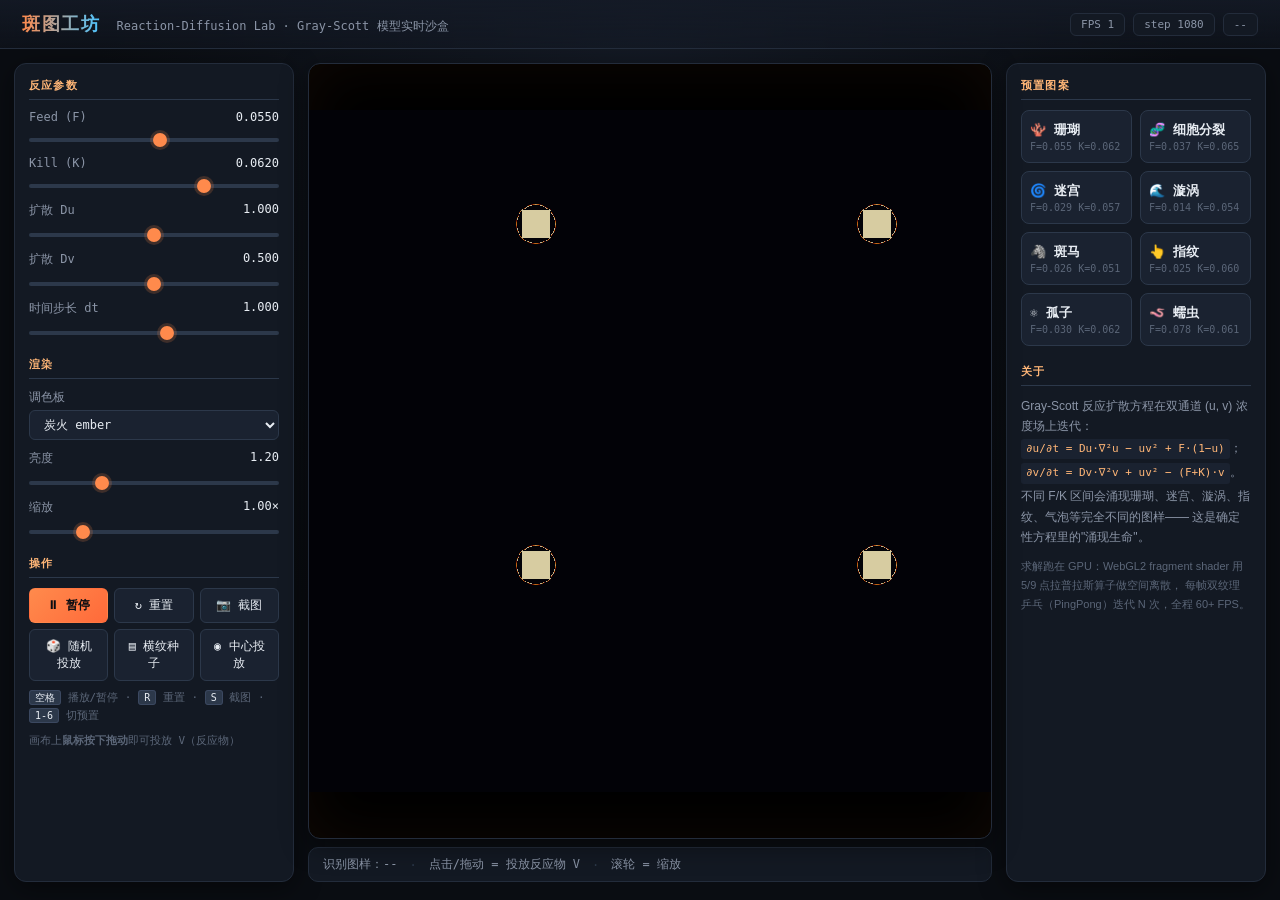
==== index.html @ 97938f79 "Initial commit: 斑图工坊 (Pattern Lab) - Gray-Scott 反应扩散实时 GPU 沙盒 - WebGL 双纹理乒乓迭代 (60 FPS) - 8 个内置预置 + 6" ====
<!DOCTYPE html>
<html lang="zh-CN">
<head>
  <meta charset="UTF-8" />
  <meta name="viewport" content="width=device-width, initial-scale=1.0, maximum-scale=1.0, user-scalable=no" />
  <title>斑图工坊 · Reaction-Diffusion Lab</title>
  <link rel="stylesheet" href="src/style.css" />
</head>
<body>
  <header class="app-bar">
    <div class="title">
      <h1>斑图工坊</h1>
      <span class="subtitle">Reaction-Diffusion Lab · Gray-Scott 模型实时沙盒</span>
    </div>
    <div class="badges">
      <span class="badge" id="badge-fps">FPS --</span>
      <span class="badge" id="badge-step">step 0</span>
      <span class="badge" id="badge-stamp">--</span>
    </div>
  </header>

  <main class="layout">
    <aside class="panel panel-left">
      <section class="group">
        <h3>反应参数</h3>
        <div class="ctrl">
          <label for="ctl-f">Feed (F) <span class="val" id="val-f">0.0550</span></label>
          <input type="range" id="ctl-f" min="0.005" max="0.100" step="0.0005" value="0.055" />
        </div>
        <div class="ctrl">
          <label for="ctl-k">Kill (K) <span class="val" id="val-k">0.0620</span></label>
          <input type="range" id="ctl-k" min="0.030" max="0.075" step="0.0005" value="0.062" />
        </div>
        <div class="ctrl">
          <label for="ctl-du">扩散 Du <span class="val" id="val-du">1.000</span></label>
          <input type="range" id="ctl-du" min="0.4" max="1.6" step="0.01" value="1.00" />
        </div>
        <div class="ctrl">
          <label for="ctl-dv">扩散 Dv <span class="val" id="val-dv">0.500</span></label>
          <input type="range" id="ctl-dv" min="0.2" max="0.8" step="0.01" value="0.50" />
        </div>
        <div class="ctrl">
          <label for="ctl-dt">时间步长 dt <span class="val" id="val-dt">1.000</span></label>
          <input type="range" id="ctl-dt" min="0.5" max="1.4" step="0.01" value="1.00" />
        </div>
      </section>

      <section class="group">
        <h3>渲染</h3>
        <div class="ctrl">
          <label for="ctl-cmap">调色板</label>
          <select id="ctl-cmap">
            <option value="ember">炭火 ember</option>
            <option value="ocean">深海洋 ocean</option>
            <option value="neon">霓虹 neon</option>
            <option value="coral">珊瑚 coral</option>
            <option value="mono">单色 mono</option>
            <option value="aurora">极光 aurora</option>
          </select>
        </div>
        <div class="ctrl">
          <label for="ctl-gamma">亮度 <span class="val" id="val-gamma">1.20</span></label>
          <input type="range" id="ctl-gamma" min="0.5" max="3.0" step="0.05" value="1.2" />
        </div>
        <div class="ctrl">
          <label for="ctl-zoom">缩放 <span class="val" id="val-zoom">1.00×</span></label>
          <input type="range" id="ctl-zoom" min="0.5" max="3.0" step="0.05" value="1.0" />
        </div>
      </section>

      <section class="group">
        <h3>操作</h3>
        <div class="btns">
          <button id="btn-play" class="primary">⏸ 暂停</button>
          <button id="btn-reset">↻ 重置</button>
          <button id="btn-screenshot">📷 截图</button>
        </div>
        <div class="btns">
          <button id="btn-stamp">🎲 随机投放</button>
          <button id="btn-stripe">▤ 横纹种子</button>
          <button id="btn-center">◉ 中心投放</button>
        </div>
        <p class="hint">
          <kbd>空格</kbd> 播放/暂停 ·
          <kbd>R</kbd> 重置 ·
          <kbd>S</kbd> 截图 ·
          <kbd>1-6</kbd> 切预置
        </p>
        <p class="hint">画布上<strong>鼠标按下拖动</strong>即可投放 V（反应物）</p>
      </section>
    </aside>

    <section class="stage">
      <div class="canvas-wrap" id="canvas-wrap">
        <canvas id="gl" width="1024" height="1024"></canvas>
        <div class="overlay" id="overlay">加载中…</div>
      </div>
      <div class="hint-bar">
        <span id="hint-pattern">识别图样：--</span>
        <span class="dot">·</span>
        <span>点击/拖动 = 投放反应物 V</span>
        <span class="dot">·</span>
        <span>滚轮 = 缩放</span>
      </div>
    </section>

    <aside class="panel panel-right">
      <section class="group">
        <h3>预置图案</h3>
        <div class="presets" id="presets"></div>
      </section>
      <section class="group">
        <h3>关于</h3>
        <p class="desc">
          Gray-Scott 反应扩散方程在双通道 (u, v) 浓度场上迭代：
          <code>∂u/∂t = Du·∇²u − uv² + F·(1−u)</code>；
          <code>∂v/∂t = Dv·∇²v + uv² − (F+K)·v</code>。
          不同 F/K 区间会涌现珊瑚、迷宫、漩涡、指纹、气泡等完全不同的图样——
          这是确定性方程里的"涌现生命"。
        </p>
        <p class="desc small">
          求解跑在 GPU：WebGL2 fragment shader 用 5/9 点拉普拉斯算子做空间离散，
          每帧双纹理乒乓（PingPong）迭代 N 次，全程 60+ FPS。
        </p>
      </section>
    </aside>
  </main>

  <script type="module" src="src/app.js"></script>
</body>
</html>
---- src/style.css ----
/* 斑图工坊 · 主题样式 */
:root {
  --bg: #0a0d12;
  --bg-elev: #131923;
  --bg-elev-2: #1a2230;
  --fg: #e8edf3;
  --fg-dim: #8b95a7;
  --fg-soft: #5b6678;
  --accent: #ff8a4c;
  --accent-2: #ffb677;
  --line: #232c3b;
  --line-2: #2c384a;
  --hot: #ff5b3a;
  --cold: #4cc4ff;
  --good: #5ee0a3;
  --shadow: 0 6px 28px rgba(0, 0, 0, 0.45);
  --mono: ui-monospace, "JetBrains Mono", "Fira Code", "Cascadia Mono", Menlo, Consolas, monospace;
  --sans: -apple-system, BlinkMacSystemFont, "PingFang SC", "Microsoft YaHei", "Segoe UI", Roboto, sans-serif;
}

* { box-sizing: border-box; margin: 0; padding: 0; }
html, body { height: 100%; }
body {
  font-family: var(--sans);
  color: var(--fg);
  background:
    radial-gradient(ellipse at top, #141a25 0%, #0a0d12 60%),
    var(--bg);
  overflow: hidden;
  user-select: none;
  -webkit-user-select: none;
}

/* ─── 顶栏 ─── */
.app-bar {
  display: flex;
  align-items: center;
  justify-content: space-between;
  padding: 12px 22px;
  background: linear-gradient(to bottom, rgba(20, 26, 38, 0.9), rgba(20, 26, 38, 0.4));
  border-bottom: 1px solid var(--line);
  backdrop-filter: blur(10px);
  position: relative;
  z-index: 5;
}
.title h1 {
  font-size: 18px;
  font-weight: 700;
  letter-spacing: 1.5px;
  background: linear-gradient(90deg, var(--accent), var(--cold));
  -webkit-background-clip: text;
  background-clip: text;
  -webkit-text-fill-color: transparent;
  display: inline-block;
}
.subtitle {
  margin-left: 12px;
  color: var(--fg-dim);
  font-size: 12px;
  font-family: var(--mono);
}
.badges { display: flex; gap: 8px; }
.badge {
  font-family: var(--mono);
  font-size: 11px;
  padding: 4px 10px;
  border-radius: 6px;
  background: var(--bg-elev);
  color: var(--fg-dim);
  border: 1px solid var(--line);
  white-space: nowrap;
}

/* ─── 主体三栏 ─── */
.layout {
  display: grid;
  grid-template-columns: 280px 1fr 260px;
  gap: 14px;
  padding: 14px;
  height: calc(100vh - 53px);
  max-height: calc(100vh - 53px);
  min-height: 0;
}

.panel {
  background: var(--bg-elev);
  border: 1px solid var(--line);
  border-radius: 12px;
  padding: 14px;
  overflow-y: auto;
  box-shadow: var(--shadow);
}
.panel::-webkit-scrollbar { width: 6px; }
.panel::-webkit-scrollbar-thumb { background: var(--line-2); border-radius: 3px; }

.group { margin-bottom: 18px; }
.group h3 {
  font-size: 11px;
  font-weight: 600;
  letter-spacing: 1.2px;
  text-transform: uppercase;
  color: var(--accent-2);
  margin-bottom: 10px;
  padding-bottom: 6px;
  border-bottom: 1px solid var(--line-2);
}

/* ─── 控件 ─── */
.ctrl { margin-bottom: 10px; }
.ctrl label {
  display: flex;
  justify-content: space-between;
  font-size: 12px;
  color: var(--fg-dim);
  margin-bottom: 4px;
  font-family: var(--mono);
}
.ctrl .val { color: var(--fg); }

input[type="range"] {
  width: 100%;
  height: 4px;
  background: var(--line-2);
  border-radius: 2px;
  outline: none;
  appearance: none;
  -webkit-appearance: none;
}
input[type="range"]::-webkit-slider-thumb {
  appearance: none;
  -webkit-appearance: none;
  width: 14px;
  height: 14px;
  border-radius: 50%;
  background: var(--accent);
  cursor: pointer;
  box-shadow: 0 0 0 3px rgba(255, 138, 76, 0.18);
  transition: transform 0.1s;
}
input[type="range"]::-webkit-slider-thumb:hover { transform: scale(1.2); }
input[type="range"]::-moz-range-thumb {
  width: 14px;
  height: 14px;
  border: 0;
  border-radius: 50%;
  background: var(--accent);
  cursor: pointer;
}

select {
  width: 100%;
  background: var(--bg-elev-2);
  color: var(--fg);
  border: 1px solid var(--line-2);
  border-radius: 6px;
  padding: 6px 10px;
  font-family: var(--mono);
  font-size: 12px;
  cursor: pointer;
}

.btns {
  display: grid;
  grid-template-columns: 1fr 1fr 1fr;
  gap: 6px;
  margin-bottom: 6px;
}
button {
  background: var(--bg-elev-2);
  color: var(--fg);
  border: 1px solid var(--line-2);
  border-radius: 6px;
  padding: 8px 10px;
  font-size: 12px;
  font-family: var(--mono);
  cursor: pointer;
  transition: all 0.15s;
}
button:hover {
  background: var(--line);
  border-color: var(--accent);
  color: var(--accent-2);
}
button:active { transform: scale(0.97); }
button.primary {
  background: linear-gradient(135deg, var(--accent), #ff6a3a);
  color: #0a0d12;
  border-color: transparent;
  font-weight: 600;
}
button.primary:hover {
  background: linear-gradient(135deg, #ffa56a, var(--accent));
  color: #0a0d12;
}

.hint {
  font-size: 11px;
  color: var(--fg-soft);
  line-height: 1.6;
  margin-top: 8px;
  font-family: var(--mono);
}
kbd {
  font-family: var(--mono);
  background: var(--line-2);
  border: 1px solid #3b4860;
  border-radius: 3px;
  padding: 1px 5px;
  font-size: 10px;
  color: var(--fg);
}

/* ─── 画布 ─── */
.stage {
  display: flex;
  flex-direction: column;
  gap: 8px;
  min-width: 0;
  min-height: 0;
}
.canvas-wrap {
  flex: 1 1 auto;
  min-height: 320px;
  background: #000;
  border-radius: 12px;
  border: 1px solid var(--line);
  overflow: hidden;
  position: relative;
  box-shadow: var(--shadow), inset 0 0 60px rgba(255, 138, 76, 0.06);
  display: flex;
  align-items: center;
  justify-content: center;
}
#gl {
  width: 100%;
  height: 100%;
  display: block;
  image-rendering: pixelated;
  image-rendering: crisp-edges;
  cursor: crosshair;
  touch-action: none;
  object-fit: contain;
}
.overlay {
  position: absolute;
  inset: 0;
  display: flex;
  align-items: center;
  justify-content: center;
  background: rgba(10, 13, 18, 0.92);
  color: var(--fg-dim);
  font-family: var(--mono);
  font-size: 14px;
  pointer-events: none;
  transition: opacity 0.3s;
}
.overlay.hidden { opacity: 0; }

.hint-bar {
  display: flex;
  align-items: center;
  gap: 12px;
  padding: 8px 14px;
  background: var(--bg-elev);
  border: 1px solid var(--line);
  border-radius: 10px;
  font-family: var(--mono);
  font-size: 12px;
  color: var(--fg-dim);
  flex-wrap: wrap;
}
.hint-bar .dot { color: var(--line-2); }

/* ─── 预置 ─── */
.presets {
  display: grid;
  grid-template-columns: 1fr 1fr;
  gap: 8px;
}
.preset {
  background: var(--bg-elev-2);
  border: 1px solid var(--line-2);
  border-radius: 8px;
  padding: 10px 8px;
  cursor: pointer;
  transition: all 0.15s;
  text-align: left;
}
.preset:hover {
  border-color: var(--accent);
  transform: translateY(-1px);
}
.preset .name {
  display: block;
  font-size: 13px;
  color: var(--fg);
  font-weight: 600;
  margin-bottom: 2px;
}
.preset .params {
  font-family: var(--mono);
  font-size: 10px;
  color: var(--fg-soft);
  display: block;
}
.preset.active {
  border-color: var(--accent);
  background: linear-gradient(135deg, rgba(255, 138, 76, 0.15), rgba(76, 196, 255, 0.1));
}
.preset.active .name { color: var(--accent-2); }

/* ─── 关于 ─── */
.desc {
  font-size: 12px;
  color: var(--fg-dim);
  line-height: 1.7;
  margin-bottom: 10px;
}
.desc code {
  font-family: var(--mono);
  font-size: 11px;
  background: var(--bg-elev-2);
  padding: 1px 5px;
  border-radius: 3px;
  color: var(--accent-2);
  display: inline-block;
  margin: 2px 0;
}
.desc.small { font-size: 11px; color: var(--fg-soft); }

/* ─── 响应式 ─── */
@media (max-width: 1100px) {
  .layout {
    grid-template-columns: 240px 1fr 220px;
  }
}
@media (max-width: 900px) {
  .layout {
    grid-template-columns: 1fr;
    grid-template-rows: auto 50vh auto;
    height: auto;
    max-height: none;
    overflow: auto;
  }
  body { overflow: auto; }
}
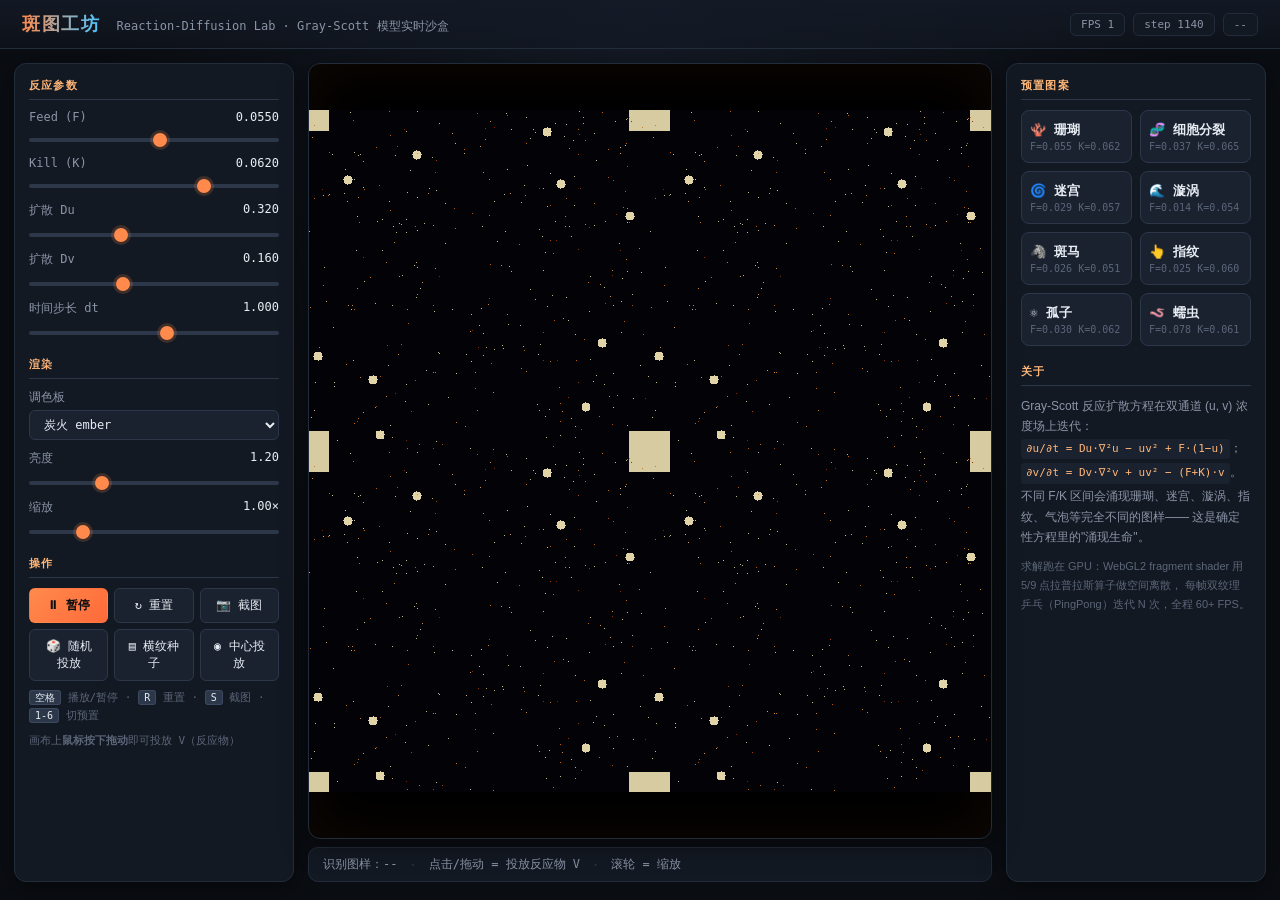
==== commit e0479e31: "Update: 调整 Gray-Scott 参数 (Du=0.32, Dv=0.16) + 改进初始条件 - 9 点 Laplacian 稳定性允许 Du=0.32，2x Karl Sims 标准速率" ====
--- a/index.html
+++ b/index.html
@@ -32,12 +32,12 @@
           <input type="range" id="ctl-k" min="0.030" max="0.075" step="0.0005" value="0.062" />
         </div>
         <div class="ctrl">
-          <label for="ctl-du">扩散 Du <span class="val" id="val-du">1.000</span></label>
-          <input type="range" id="ctl-du" min="0.4" max="1.6" step="0.01" value="1.00" />
+          <label for="ctl-du">扩散 Du <span class="val" id="val-du">0.320</span></label>
+          <input type="range" id="ctl-du" min="0.05" max="0.80" step="0.005" value="0.32" />
         </div>
         <div class="ctrl">
-          <label for="ctl-dv">扩散 Dv <span class="val" id="val-dv">0.500</span></label>
-          <input type="range" id="ctl-dv" min="0.2" max="0.8" step="0.01" value="0.50" />
+          <label for="ctl-dv">扩散 Dv <span class="val" id="val-dv">0.160</span></label>
+          <input type="range" id="ctl-dv" min="0.02" max="0.40" step="0.005" value="0.16" />
         </div>
         <div class="ctrl">
           <label for="ctl-dt">时间步长 dt <span class="val" id="val-dt">1.000</span></label>
